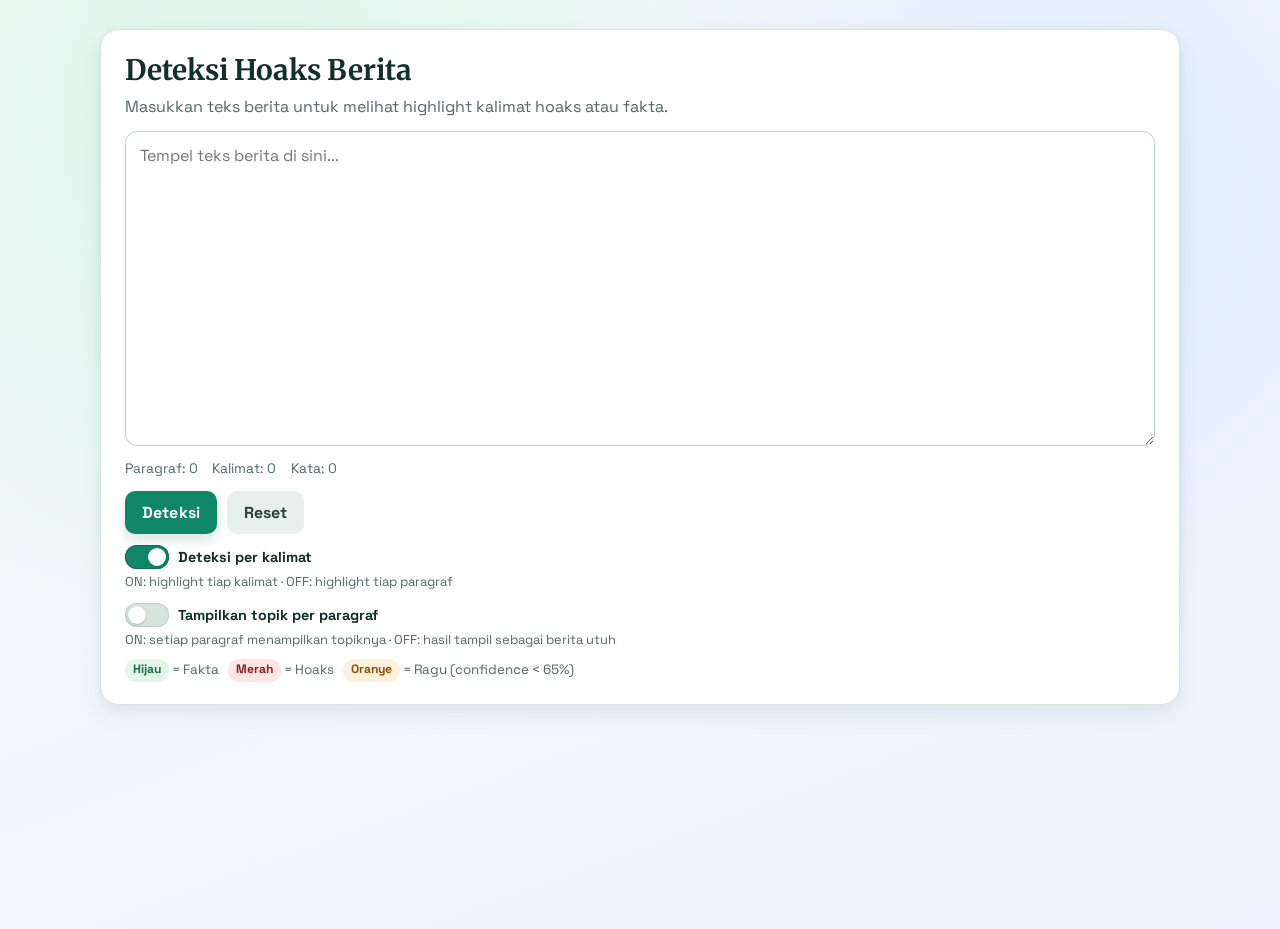
==== public/index.html @ e4bd1ba0 "Maybe This is Will be The Last Time" ====
<!--
  Halaman utama aplikasi Deteksi Hoaks Berita.

  Berisi form input teks berita, area hasil highlight per kalimat/paragraf,
  serta panel rincian confidence per kalimat/paragraf. Logika interaktif
  ditangani oleh app.js.
-->
<!doctype html>
<html lang="id">
  <head>
    <!-- Metadata halaman, preconnect font Google, dan pemuatan stylesheet -->
    <meta charset="UTF-8" />
    <meta name="viewport" content="width=device-width, initial-scale=1.0" />
    <title>Deteksi Hoaks Berita</title>
    <link rel="preconnect" href="https://fonts.googleapis.com" />
    <link rel="preconnect" href="https://fonts.gstatic.com" crossorigin />
    <link
      href="https://fonts.googleapis.com/css2?family=Merriweather:wght@400;700&family=Space+Grotesk:wght@400;500;700&display=swap"
      rel="stylesheet"
    />
    <link rel="stylesheet" href="styles.css" />
  </head>
  <body>
    <main class="app-container">
      <!-- Bagian formulir input: tempat pengguna menempelkan teks berita
           dan mengatur opsi mode deteksi sebelum menekan tombol analisis -->
      <section class="card input-section">
        <h1>Deteksi Hoaks Berita</h1>
        <p class="subtitle">
          Masukkan teks berita untuk melihat highlight kalimat hoaks atau fakta.
        </p>

        <textarea
          id="newsText"
          rows="12"
          placeholder="Tempel teks berita di sini..."
        ></textarea>

        <div id="inputStats" class="input-stats">
          <span id="statParagraphs">Paragraf: 0</span>
          <span id="statSentences">Kalimat: 0</span>
          <span id="statWords">Kata: 0</span>
        </div>

        <div class="action-row">
          <button id="detectBtn" type="button" class="btn btn-primary">
            <span id="detectLabel">Deteksi</span>
            <span
              id="detectSpinner"
              class="spinner hidden"
              aria-hidden="true"
            ></span>
          </button>
          <button id="resetBtn" type="button" class="btn btn-secondary">
            Reset
          </button>
        </div>

        <!-- Toggle mode highlight: per kalimat (ON) atau per paragraf (OFF) -->
        <div class="topic-toggle-row">
          <label class="topic-toggle" for="sentenceLevelToggle">
            <input type="checkbox" id="sentenceLevelToggle" checked />
            <span class="topic-toggle-switch" aria-hidden="true"></span>
            <span class="topic-toggle-label">Deteksi per kalimat</span>
          </label>
          <p class="topic-toggle-hint">
            ON: highlight tiap kalimat · OFF: highlight tiap paragraf
          </p>
        </div>

        <!-- Toggle tampilan label topik pada tiap paragraf hasil analisis -->
        <div class="topic-toggle-row">
          <label class="topic-toggle" for="topicToggle">
            <input type="checkbox" id="topicToggle" />
            <span class="topic-toggle-switch" aria-hidden="true"></span>
            <span class="topic-toggle-label">Tampilkan topik per paragraf</span>
          </label>
          <p class="topic-toggle-hint">
            ON: setiap paragraf menampilkan topiknya · OFF: hasil tampil sebagai
            berita utuh
          </p>
        </div>

        <p class="legend-note">
          <span class="legend legend--green">Hijau</span> = Fakta &nbsp;
          <span class="legend legend--red">Merah</span> = Hoaks &nbsp;
          <span class="legend legend--orange">Oranye</span> = Ragu (confidence
          &lt; 65%)
        </p>
      </section>

      <!-- Kotak pesan error; tersembunyi secara default, ditampilkan oleh app.js
           saat request ke backend gagal atau input tidak valid -->
      <section id="errorBox" class="card error-box hidden" role="alert">
        <span id="errorText"></span>
      </section>

      <!-- Area hasil analisis: verdict banner, ringkasan global, dan highlight
           paragraf/kalimat. Seluruh isi di sini dirender secara dinamis oleh app.js -->
      <section id="outputSection" class="card output-section hidden">
        <div id="verdictBanner" class="verdict-banner hidden">
          <div class="verdict-banner__left">
            <div id="verdictIcon" class="verdict-icon" aria-hidden="true"></div>
            <div>
              <div id="verdictLabel" class="verdict-label"></div>
              <div id="verdictConf" class="verdict-conf"></div>
            </div>
          </div>
          <div id="verdictTopic" class="verdict-topic hidden"></div>
        </div>

        <div class="section-divider"></div>

        <h2>Hasil Highlight Inline</h2>
        <div id="globalSummary" class="global-summary"></div>
        <div id="outputParagraphs" class="paragraph-list"></div>
      </section>

      <!-- Panel rincian confidence per kalimat/paragraf (collapsible),
           diisi secara dinamis oleh app.js setelah analisis selesai -->
      <details id="confidenceDetails" class="card confidence-section hidden">
        <summary id="confidenceSummary">Rincian Keyakinan</summary>
        <ul id="confidenceList" class="confidence-list"></ul>
      </details>
    </main>

    <!-- Memuat logika interaktif utama aplikasi (lihat app.js) -->
    <script src="app.js" type="module"></script>
  </body>
</html>
---- public/styles.css ----
:root {
  --bg-1: #f4fbf8;
  --bg-2: #edf4ff;
  --card: #ffffff;
  --ink: #122f2b;
  --muted: #4f6863;
  --line: #d5e4df;

  --btn: #0f8668;
  --btn-hover: #0b6d54;
  --btn-active: #095943;

  --hl-red-bg: #ffe5e5;
  --hl-red-text: #8b1f1f;
  --hl-green-bg: #e2f6e9;
  --hl-green-text: #1e6f3d;
  --hl-orange-bg: #fff1db;
  --hl-orange-text: #8f4f00;
}

* {
  box-sizing: border-box;
}

body {
  margin: 0;
  min-height: 100vh;
  font-family: "Space Grotesk", sans-serif;
  color: var(--ink);
  background:
    radial-gradient(circle at 18% 12%, #dcf5eb 0%, transparent 42%),
    radial-gradient(circle at 82% 22%, #deebff 0%, transparent 38%),
    linear-gradient(160deg, var(--bg-1), var(--bg-2));
}

.app-container {
  width: min(1080px, 92vw);
  margin: 1.8rem auto 3rem;
  display: grid;
  gap: 1rem;
}

.card {
  background: var(--card);
  border: 1px solid var(--line);
  border-radius: 18px;
  padding: 1.4rem 1.5rem;
  box-shadow:
    0 10px 24px rgba(18, 50, 44, 0.07),
    0 2px 8px rgba(18, 50, 44, 0.04);
}

/* ── Input Section ── */
.input-section h1 {
  margin: 0;
  font-family: "Merriweather", serif;
  font-size: clamp(1.42rem, 2.2vw, 2rem);
  line-height: 1.28;
}

.subtitle {
  margin: 0.4rem 0 0.8rem;
  color: var(--muted);
  line-height: 1.45;
}

textarea,
button {
  font: inherit;
}

textarea {
  width: 100%;
  border: 1px solid #b8d0c7;
  border-radius: 12px;
  padding: 0.78rem 0.86rem;
  background: #fff;
  color: var(--ink);
  resize: vertical;
  line-height: 1.5;
  min-height: 210px;
  transition:
    border-color 160ms ease,
    box-shadow 160ms ease;
}

textarea:focus {
  outline: none;
  border-color: #2d9f83;
  box-shadow: 0 0 0 4px rgba(45, 159, 131, 0.14);
}

.action-row {
  margin-top: 0.85rem;
  display: flex;
  gap: 0.6rem;
  flex-wrap: wrap;
}

.topic-toggle-row {
  margin-top: 0.7rem;
  display: grid;
  gap: 0.28rem;
}

.topic-toggle {
  display: inline-flex;
  align-items: center;
  gap: 0.58rem;
  width: fit-content;
  cursor: pointer;
  user-select: none;
  color: var(--ink);
  font-weight: 700;
}

.topic-toggle input {
  position: absolute;
  width: 1px;
  height: 1px;
  opacity: 0;
  pointer-events: none;
}

.topic-toggle-switch {
  width: 44px;
  height: 24px;
  border-radius: 999px;
  background: #d5e5de;
  box-shadow: inset 0 0 0 1px #b8d0c7;
  position: relative;
  transition:
    background 160ms ease,
    box-shadow 160ms ease;
}

.topic-toggle-switch::after {
  content: "";
  position: absolute;
  top: 3px;
  left: 3px;
  width: 18px;
  height: 18px;
  border-radius: 999px;
  background: #fff;
  box-shadow: 0 1px 3px rgba(16, 53, 46, 0.25);
  transition: transform 160ms ease;
}

.topic-toggle input:checked + .topic-toggle-switch {
  background: #0f8668;
  box-shadow: inset 0 0 0 1px #0b6d54;
}

.topic-toggle input:checked + .topic-toggle-switch::after {
  transform: translateX(20px);
}

.topic-toggle input:focus-visible + .topic-toggle-switch {
  box-shadow:
    0 0 0 3px rgba(45, 159, 131, 0.2),
    inset 0 0 0 1px #0b6d54;
}

.topic-toggle-label {
  font-size: 0.9rem;
}

.topic-toggle-hint {
  margin: 0;
  color: var(--muted);
  font-size: 0.81rem;
  line-height: 1.4;
}

.sr-only {
  position: absolute;
  width: 1px;
  height: 1px;
  padding: 0;
  margin: -1px;
  overflow: hidden;
  clip: rect(0, 0, 0, 0);
  white-space: nowrap;
  border: 0;
}

.input-stats {
  margin-top: 0.55rem;
  display: flex;
  gap: 0.9rem;
  flex-wrap: wrap;
  color: var(--muted);
  font-size: 0.86rem;
}

.legend-note {
  margin: 0.6rem 0 0;
  color: var(--muted);
  font-size: 0.84rem;
  line-height: 1.45;
}

.legend {
  display: inline-flex;
  align-items: center;
  border-radius: 999px;
  padding: 0.16rem 0.5rem;
  font-size: 0.76rem;
  font-weight: 700;
  vertical-align: middle;
}

.legend--green {
  background: var(--hl-green-bg);
  color: var(--hl-green-text);
}
.legend--red {
  background: var(--hl-red-bg);
  color: var(--hl-red-text);
}
.legend--orange {
  background: var(--hl-orange-bg);
  color: var(--hl-orange-text);
}

/* ── Buttons ── */
.btn {
  border: 0;
  border-radius: 10px;
  padding: 0.68rem 1.06rem;
  cursor: pointer;
  font-weight: 700;
  letter-spacing: 0.01em;
  transition:
    transform 120ms ease,
    background 120ms ease,
    box-shadow 120ms ease;
}

.btn-primary {
  background: var(--btn);
  color: #fff;
  box-shadow: 0 6px 12px rgba(14, 93, 72, 0.16);
  display: inline-flex;
  align-items: center;
  gap: 0.4rem;
}

.btn-primary:hover:not(:disabled) {
  background: var(--btn-hover);
  transform: translateY(-1px);
}

.btn-primary:active:not(:disabled) {
  background: var(--btn-active);
  transform: translateY(0);
}

.btn-secondary {
  background: #e7f0ec;
  color: #26423b;
}
.btn-secondary:hover:not(:disabled) {
  background: #d6e9e1;
}
button:disabled {
  opacity: 0.62;
  cursor: not-allowed;
}

.spinner {
  width: 14px;
  height: 14px;
  border-radius: 999px;
  border: 2px solid rgba(255, 255, 255, 0.55);
  border-top-color: #ffffff;
  animation: spin 0.7s linear infinite;
  margin-left: 2px;
}

@keyframes spin {
  to {
    transform: rotate(360deg);
  }
}
.hidden {
  display: none !important;
}

/* ── Error Box ── */
.error-box {
  border-color: #f0b3b3;
  background: #fff0f0;
  color: #8d2121;
  font-weight: 600;
}

/* ── Output Section ── */
.output-section h2 {
  margin: 0 0 0.5rem;
}

/* ── Verdict Banner ── */
.verdict-banner {
  display: flex;
  align-items: center;
  justify-content: space-between;
  flex-wrap: wrap;
  gap: 12px;
  padding: 1rem 1.1rem;
  border-radius: 12px;
  border: 1px solid;
  margin-bottom: 0;
}

.verdict-banner--hoaks {
  background: #fff0f0;
  border-color: #f0b3b3;
}

.verdict-banner--fakta {
  background: #f0fff4;
  border-color: #a7d9b5;
}

.verdict-banner__left {
  display: flex;
  align-items: center;
  gap: 12px;
}

.verdict-icon {
  font-size: 1.6rem;
  line-height: 1;
  width: 42px;
  height: 42px;
  display: flex;
  align-items: center;
  justify-content: center;
  border-radius: 50%;
}

.verdict-banner--hoaks .verdict-icon {
  background: #ffd5d5;
  color: #8b1f1f;
}
.verdict-banner--fakta .verdict-icon {
  background: #d0f0da;
  color: #1e6f3d;
}

.verdict-label {
  font-family: "Merriweather", serif;
  font-size: 1.15rem;
  font-weight: 700;
  line-height: 1.2;
}

.verdict-banner--hoaks .verdict-label {
  color: #8b1f1f;
}
.verdict-banner--fakta .verdict-label {
  color: #1e6f3d;
}

.verdict-conf {
  font-size: 0.8rem;
  color: var(--muted);
  margin-top: 2px;
}

.verdict-topic {
  font-size: 0.8rem;
  color: var(--muted);
  background: #f4f8f6;
  border: 1px solid var(--line);
  border-radius: 999px;
  padding: 4px 12px;
  white-space: nowrap;
}

.section-divider {
  height: 1px;
  background: var(--line);
  margin: 1rem 0 0.9rem;
}

/* ── Global Summary ── */
.global-summary {
  margin: 0 0 0.8rem;
  font-size: 0.85rem;
  color: var(--muted);
  font-weight: 600;
  padding: 0.55rem 0.7rem;
  background: #f4f8f6;
  border-radius: 8px;
  border: 1px solid var(--line);
}

/* ── Paragraph List ── */
.paragraph-list {
  display: grid;
  gap: 0.8rem;
}

.paragraph-block {
  border: 1px solid var(--line);
  border-radius: 12px;
  padding: 0.78rem 0.86rem;
  background: linear-gradient(180deg, #ffffff 0%, #fbfefd 100%);
}

.paragraph-meta {
  margin: 0 0 0.45rem;
  font-size: 0.88rem;
  color: var(--muted);
  font-weight: 600;
}

.paragraph-text {
  margin: 0;
  line-height: 1.74;
}

/* ── Highlights ── */
.hl {
  display: inline;
  border-radius: 7px;
  padding: 0.08rem 0.28rem;
  -webkit-box-decoration-break: clone;
  box-decoration-break: clone;
}

.hl--green {
  background: var(--hl-green-bg);
  color: var(--hl-green-text);
}
.hl--red {
  background: var(--hl-red-bg);
  color: var(--hl-red-text);
}
.hl--orange {
  background: var(--hl-orange-bg);
  color: var(--hl-orange-text);
}

/* ── Confidence Details ── */
.confidence-section summary {
  cursor: pointer;
  font-weight: 700;
  list-style: none;
  padding: 0.1rem 0;
  display: flex;
  align-items: center;
  gap: 0.4rem;
}

.confidence-section summary::-webkit-details-marker {
  display: none;
}
.confidence-section summary::after {
  content: "+";
  margin-left: auto;
  color: var(--muted);
  font-weight: 700;
}
.confidence-section[open] summary::after {
  content: "–";
}
.confidence-section[open] summary {
  margin-bottom: 0.65rem;
}

.confidence-list {
  margin: 0;
  padding: 0;
  list-style: none;
  display: grid;
  gap: 0.6rem;
}

.confidence-item {
  border: 1px solid var(--line);
  border-radius: 12px;
  padding: 0.65rem 0.75rem;
  background: linear-gradient(180deg, #ffffff 0%, #fbfefd 100%);
}

.confidence-head {
  display: flex;
  justify-content: space-between;
  align-items: center;
  gap: 0.5rem;
}

.confidence-pos {
  font-size: 0.82rem;
  font-weight: 700;
  color: var(--muted);
}

.confidence-badge {
  border-radius: 999px;
  padding: 0.14rem 0.48rem;
  font-size: 0.76rem;
  font-weight: 700;
}

.badge--green {
  background: var(--hl-green-bg);
  color: var(--hl-green-text);
}
.badge--red {
  background: var(--hl-red-bg);
  color: var(--hl-red-text);
}
.badge--orange {
  background: var(--hl-orange-bg);
  color: var(--hl-orange-text);
}

.confidence-metrics {
  margin-top: 0.45rem;
  display: grid;
  grid-template-columns: repeat(3, minmax(0, 1fr));
  gap: 0.35rem;
  font-size: 0.8rem;
  color: #2e4e47;
  font-family: ui-monospace, SFMono-Regular, Menlo, Consolas, monospace;
}

.confidence-metric {
  padding: 0.22rem 0.35rem;
  border-radius: 8px;
  background: #f4f8f6;
}

.confidence-text {
  margin: 0.5rem 0 0;
  font-size: 0.87rem;
  color: #36574f;
  line-height: 1.55;
  word-break: break-word;
}

/* ── Model Section ── */
.model-section h2 {
  margin: 0 0 1.4rem;
  font-family: "Merriweather", serif;
  font-size: clamp(1.1rem, 2vw, 1.35rem);
}

.model-block {
  margin-bottom: 1.8rem;
  padding-bottom: 1.8rem;
  border-bottom: 1px solid var(--line);
}

.model-block:last-child {
  margin-bottom: 0;
  padding-bottom: 0;
  border-bottom: none;
}

.model-block__heading {
  font-size: 0.88rem;
  font-weight: 700;
  color: var(--muted);
  text-transform: uppercase;
  letter-spacing: 0.07em;
  margin: 0 0 1rem;
}

/* ── Arch Grid ── */
.arch-grid {
  display: grid;
  grid-template-columns: 1fr 1fr;
  gap: 0.6rem;
}

.arch-item {
  background: #f7fbf9;
  border: 1px solid var(--line);
  border-radius: 10px;
  padding: 0.65rem 0.85rem;
}

.arch-item--full {
  grid-column: 1 / -1;
}

.arch-key {
  font-size: 0.72rem;
  font-weight: 700;
  color: var(--muted);
  text-transform: uppercase;
  letter-spacing: 0.07em;
  margin-bottom: 3px;
}

.arch-val {
  font-size: 0.88rem;
  color: var(--ink);
  line-height: 1.45;
}

.arch-val code {
  font-family: ui-monospace, SFMono-Regular, Menlo, Consolas, monospace;
  font-size: 0.82rem;
  color: #0f8668;
  background: #e8f5f1;
  padding: 1px 5px;
  border-radius: 4px;
}

/* ── Metric List ── */
.metric-list {
  display: grid;
  gap: 0.7rem;
}

.metric-group-title {
  margin-top: 0.15rem;
  font-size: 0.78rem;
  font-weight: 700;
  letter-spacing: 0.08em;
  color: #5b7168;
  text-transform: uppercase;
}

.metric-item {
  background: #f7fbf9;
  border: 1px solid var(--line);
  border-radius: 12px;
  padding: 0.85rem 1rem;
}

.metric-item__header {
  display: flex;
  align-items: center;
  justify-content: space-between;
  gap: 1rem;
  margin-bottom: 0.4rem;
}

.metric-item__name {
  font-size: 0.92rem;
  font-weight: 700;
  color: var(--ink);
}

.metric-item__val {
  font-family: ui-monospace, SFMono-Regular, Menlo, Consolas, monospace;
  font-size: 1rem;
  font-weight: 700;
  white-space: nowrap;
}

.metric-item__val--green {
  color: #0f8668;
}

.metric-item__desc {
  margin: 0;
  font-size: 0.86rem;
  color: var(--muted);
  line-height: 1.55;
}

/* ── Eval Tabs ── */
.eval-tabs {
  display: flex;
  gap: 4px;
  flex-wrap: wrap;
  border-bottom: 2px solid var(--line);
  margin-bottom: 1.1rem;
}

.eval-tab {
  font-size: 0.84rem;
  font-weight: 600;
  color: var(--muted);
  background: transparent;
  border: none;
  border-bottom: 2px solid transparent;
  padding: 0.5rem 0.9rem;
  cursor: pointer;
  margin-bottom: -2px;
  border-radius: 8px 8px 0 0;
  transition:
    color 140ms ease,
    border-color 140ms ease,
    background 140ms ease;
}

.eval-tab:hover {
  color: var(--ink);
  background: #f0f8f5;
}

.eval-tab--active {
  color: var(--btn);
  border-bottom-color: var(--btn);
  background: transparent;
}

/* ── Eval Panels ── */
.eval-panel {
  display: none;
}
.eval-panel--active {
  display: block;
}

.eval-caption {
  font-size: 0.88rem;
  color: var(--muted);
  line-height: 1.6;
  margin-bottom: 1rem;
  padding: 0.6rem 0.85rem;
  background: #f4f8f6;
  border-left: 3px solid #b8d0c7;
  border-radius: 0 8px 8px 0;
}

.eval-img-row {
  display: grid;
  grid-template-columns: 1fr 1fr;
  gap: 1rem;
}

.eval-figure {
  margin: 0;
}

.eval-figure--full {
  margin-bottom: 1rem;
}

.eval-figure--full:last-child {
  margin-bottom: 0;
}

.eval-figure img {
  width: 100%;
  border-radius: 10px;
  border: 1px solid var(--line);
  display: block;
  background: #f9fafb;
}

.eval-figure figcaption {
  font-size: 0.77rem;
  color: var(--muted);
  text-align: center;
  margin-top: 0.4rem;
}

/* ── Responsive ── */
@media (max-width: 720px) {
  .app-container {
    width: 94vw;
    margin-top: 1rem;
  }
  .card {
    padding: 1rem 1.05rem;
  }
  .action-row .btn {
    flex: 1 1 100%;
  }
  .confidence-head {
    align-items: flex-start;
    flex-direction: column;
  }
  .confidence-metrics {
    grid-template-columns: 1fr;
  }
  .arch-grid {
    grid-template-columns: 1fr;
  }
  .arch-item--full {
    grid-column: auto;
  }
  .eval-img-row {
    grid-template-columns: 1fr;
  }
  .eval-tabs {
    overflow-x: auto;
    flex-wrap: nowrap;
  }
  .verdict-banner {
    flex-direction: column;
    align-items: flex-start;
  }
  .metric-item__header {
    flex-direction: column;
    align-items: flex-start;
    gap: 0.2rem;
  }
}
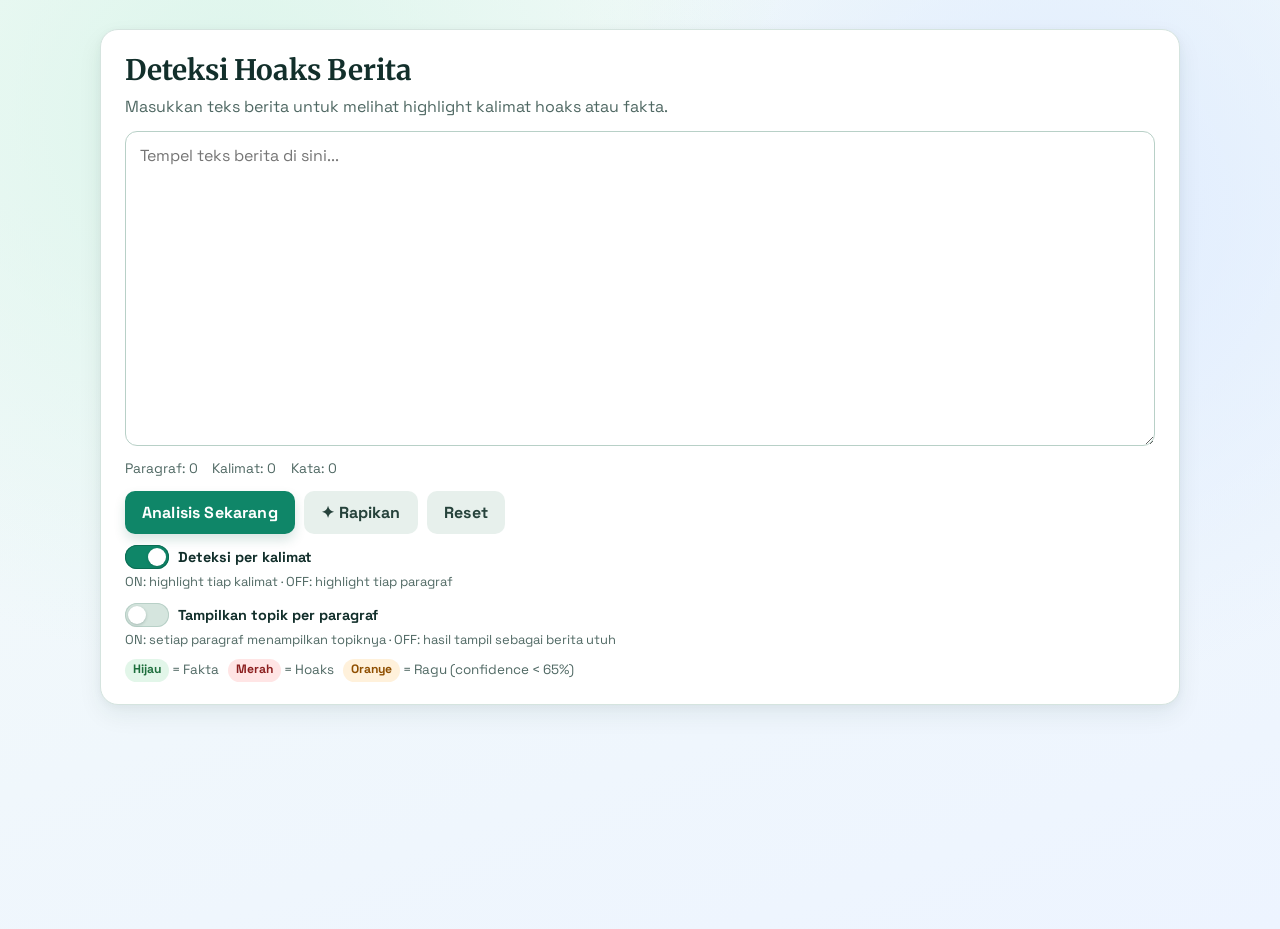
==== commit c4765426: "Update button labels and remove heading in index.html" ====
--- a/public/index.html
+++ b/public/index.html
@@ -44,12 +44,20 @@
 
         <div class="action-row">
           <button id="detectBtn" type="button" class="btn btn-primary">
-            <span id="detectLabel">Deteksi</span>
+            <span id="detectLabel">Analisis Sekarang</span>
             <span
               id="detectSpinner"
               class="spinner hidden"
               aria-hidden="true"
             ></span>
+          </button>
+          <button
+            id="rapikanBtn"
+            type="button"
+            class="btn btn-secondary"
+            title="Gabungkan baris terputus akibat copy-paste menjadi paragraf yang mengalir"
+          >
+            ✦ Rapikan
           </button>
           <button id="resetBtn" type="button" class="btn btn-secondary">
             Reset
@@ -104,10 +112,29 @@
             <div>
               <div id="verdictLabel" class="verdict-label"></div>
               <div id="verdictConf" class="verdict-conf"></div>
+              <!-- Muncul hanya saat verdict di-override oleh RAG (bukan hasil
+                   langsung IndoBERT) -- diisi & ditampilkan oleh app.js -->
+              <div id="verdictSourceBadge" class="verdict-source-badge hidden"></div>
             </div>
           </div>
           <div id="verdictTopic" class="verdict-topic hidden"></div>
         </div>
+
+        <!-- Penjelasan risiko/verdict (document.risk_explanation dari backend).
+             Diberi gaya berbeda saat verdict berasal dari override RAG. -->
+        <p id="verdictExplanation" class="verdict-explanation hidden"></p>
+
+        <!-- Daftar artikel cek-fakta (evidence retrieval / RAG) yang paling mirip
+             dengan teks yang dianalisis. Sumber data: API resmi Mafindo Antihoax.
+             Diisi dinamis oleh app.js, tersembunyi otomatis bila backend tidak
+             mengembalikan evidence_matches (mis. RAG belum aktif di backend, atau
+             tidak ada artikel yang cukup mirip). -->
+        <section id="evidenceSection" class="evidence-section hidden">
+          <!-- Indikator sekunder jumlah artikel referensi RAG tersimpan di backend.
+               Diisi & ditampilkan oleh app.js hanya bila RAG aktif & fetch /health berhasil. -->
+          <p id="ragArticleCount" class="rag-article-count hidden"></p>
+          <ul id="evidenceList" class="evidence-list"></ul>
+        </section>
 
         <div class="section-divider"></div>
 
--- a/public/styles.css
+++ b/public/styles.css
@@ -173,18 +173,6 @@
   line-height: 1.4;
 }
 
-.sr-only {
-  position: absolute;
-  width: 1px;
-  height: 1px;
-  padding: 0;
-  margin: -1px;
-  overflow: hidden;
-  clip: rect(0, 0, 0, 0);
-  white-space: nowrap;
-  border: 0;
-}
-
 .input-stats {
   margin-top: 0.55rem;
   display: flex;
@@ -370,6 +358,39 @@
   margin-top: 2px;
 }
 
+/* ── Verdict Source Badge (muncul hanya saat verdict di-override RAG) ── */
+.verdict-source-badge {
+  display: inline-flex;
+  align-items: center;
+  gap: 0.3rem;
+  width: fit-content;
+  margin-top: 0.4rem;
+  padding: 0.14rem 0.55rem;
+  border-radius: 999px;
+  font-size: 0.72rem;
+  font-weight: 700;
+  background: var(--hl-orange-bg);
+  color: var(--hl-orange-text);
+}
+
+/* ── Verdict Explanation (document.risk_explanation) ── */
+.verdict-explanation {
+  margin: 0.7rem 0 0;
+  padding: 0.6rem 0.75rem;
+  border-radius: 10px;
+  border-left: 3px solid var(--line);
+  background: #f7fbf9;
+  color: var(--muted);
+  font-size: 0.83rem;
+  line-height: 1.55;
+}
+
+.verdict-explanation--override {
+  border-left-color: #d98c00;
+  background: var(--hl-orange-bg);
+  color: var(--hl-orange-text);
+}
+
 .verdict-topic {
   font-size: 0.8rem;
   color: var(--muted);
@@ -384,6 +405,95 @@
   height: 1px;
   background: var(--line);
   margin: 1rem 0 0.9rem;
+}
+
+/* ── Evidence Section (artikel cek-fakta TurnBackHoax terkait) ── */
+.evidence-section {
+  margin-top: 0.9rem;
+}
+
+.evidence-heading {
+  margin: 0 0 0.55rem;
+  font-size: 0.86rem;
+  font-weight: 700;
+  color: var(--muted);
+  text-transform: uppercase;
+  letter-spacing: 0.05em;
+}
+
+.rag-article-count {
+  margin: -0.25rem 0 0.55rem;
+  font-size: 0.78rem;
+  color: var(--muted);
+}
+
+.evidence-list {
+  margin: 0;
+  padding: 0;
+  list-style: none;
+  display: grid;
+  gap: 0.55rem;
+}
+
+.evidence-item {
+  display: flex;
+  align-items: flex-start;
+  justify-content: space-between;
+  gap: 0.7rem;
+  border: 1px solid var(--line);
+  border-radius: 12px;
+  padding: 0.62rem 0.78rem;
+  background: #f7fbf9;
+}
+
+/* Item evidence yang jadi pemicu override verdict RAG (lihat renderEvidence
+   di app.js) -- diberi aksen warna berbeda supaya langsung terlihat. */
+.evidence-item--override {
+  border-color: #d98c00;
+  background: var(--hl-orange-bg);
+}
+
+.evidence-item__override-tag {
+  display: inline-block;
+  margin-top: 0.32rem;
+  padding: 0.08rem 0.5rem;
+  border-radius: 999px;
+  font-size: 0.7rem;
+  font-weight: 700;
+  background: #ffe0ab;
+  color: var(--hl-orange-text);
+}
+
+.evidence-item__main {
+  min-width: 0;
+}
+
+.evidence-item__title {
+  display: block;
+  font-size: 0.87rem;
+  font-weight: 600;
+  color: var(--ink);
+  text-decoration: none;
+  line-height: 1.42;
+}
+
+.evidence-item__title:hover {
+  color: var(--btn);
+  text-decoration: underline;
+}
+
+.evidence-item__meta {
+  margin-top: 0.32rem;
+  display: flex;
+  align-items: center;
+  gap: 0.55rem;
+  flex-wrap: wrap;
+  font-size: 0.75rem;
+  color: var(--muted);
+}
+
+.evidence-item__badge {
+  flex-shrink: 0;
 }
 
 /* ── Global Summary ── */
@@ -542,219 +652,6 @@
   color: #36574f;
   line-height: 1.55;
   word-break: break-word;
-}
-
-/* ── Model Section ── */
-.model-section h2 {
-  margin: 0 0 1.4rem;
-  font-family: "Merriweather", serif;
-  font-size: clamp(1.1rem, 2vw, 1.35rem);
-}
-
-.model-block {
-  margin-bottom: 1.8rem;
-  padding-bottom: 1.8rem;
-  border-bottom: 1px solid var(--line);
-}
-
-.model-block:last-child {
-  margin-bottom: 0;
-  padding-bottom: 0;
-  border-bottom: none;
-}
-
-.model-block__heading {
-  font-size: 0.88rem;
-  font-weight: 700;
-  color: var(--muted);
-  text-transform: uppercase;
-  letter-spacing: 0.07em;
-  margin: 0 0 1rem;
-}
-
-/* ── Arch Grid ── */
-.arch-grid {
-  display: grid;
-  grid-template-columns: 1fr 1fr;
-  gap: 0.6rem;
-}
-
-.arch-item {
-  background: #f7fbf9;
-  border: 1px solid var(--line);
-  border-radius: 10px;
-  padding: 0.65rem 0.85rem;
-}
-
-.arch-item--full {
-  grid-column: 1 / -1;
-}
-
-.arch-key {
-  font-size: 0.72rem;
-  font-weight: 700;
-  color: var(--muted);
-  text-transform: uppercase;
-  letter-spacing: 0.07em;
-  margin-bottom: 3px;
-}
-
-.arch-val {
-  font-size: 0.88rem;
-  color: var(--ink);
-  line-height: 1.45;
-}
-
-.arch-val code {
-  font-family: ui-monospace, SFMono-Regular, Menlo, Consolas, monospace;
-  font-size: 0.82rem;
-  color: #0f8668;
-  background: #e8f5f1;
-  padding: 1px 5px;
-  border-radius: 4px;
-}
-
-/* ── Metric List ── */
-.metric-list {
-  display: grid;
-  gap: 0.7rem;
-}
-
-.metric-group-title {
-  margin-top: 0.15rem;
-  font-size: 0.78rem;
-  font-weight: 700;
-  letter-spacing: 0.08em;
-  color: #5b7168;
-  text-transform: uppercase;
-}
-
-.metric-item {
-  background: #f7fbf9;
-  border: 1px solid var(--line);
-  border-radius: 12px;
-  padding: 0.85rem 1rem;
-}
-
-.metric-item__header {
-  display: flex;
-  align-items: center;
-  justify-content: space-between;
-  gap: 1rem;
-  margin-bottom: 0.4rem;
-}
-
-.metric-item__name {
-  font-size: 0.92rem;
-  font-weight: 700;
-  color: var(--ink);
-}
-
-.metric-item__val {
-  font-family: ui-monospace, SFMono-Regular, Menlo, Consolas, monospace;
-  font-size: 1rem;
-  font-weight: 700;
-  white-space: nowrap;
-}
-
-.metric-item__val--green {
-  color: #0f8668;
-}
-
-.metric-item__desc {
-  margin: 0;
-  font-size: 0.86rem;
-  color: var(--muted);
-  line-height: 1.55;
-}
-
-/* ── Eval Tabs ── */
-.eval-tabs {
-  display: flex;
-  gap: 4px;
-  flex-wrap: wrap;
-  border-bottom: 2px solid var(--line);
-  margin-bottom: 1.1rem;
-}
-
-.eval-tab {
-  font-size: 0.84rem;
-  font-weight: 600;
-  color: var(--muted);
-  background: transparent;
-  border: none;
-  border-bottom: 2px solid transparent;
-  padding: 0.5rem 0.9rem;
-  cursor: pointer;
-  margin-bottom: -2px;
-  border-radius: 8px 8px 0 0;
-  transition:
-    color 140ms ease,
-    border-color 140ms ease,
-    background 140ms ease;
-}
-
-.eval-tab:hover {
-  color: var(--ink);
-  background: #f0f8f5;
-}
-
-.eval-tab--active {
-  color: var(--btn);
-  border-bottom-color: var(--btn);
-  background: transparent;
-}
-
-/* ── Eval Panels ── */
-.eval-panel {
-  display: none;
-}
-.eval-panel--active {
-  display: block;
-}
-
-.eval-caption {
-  font-size: 0.88rem;
-  color: var(--muted);
-  line-height: 1.6;
-  margin-bottom: 1rem;
-  padding: 0.6rem 0.85rem;
-  background: #f4f8f6;
-  border-left: 3px solid #b8d0c7;
-  border-radius: 0 8px 8px 0;
-}
-
-.eval-img-row {
-  display: grid;
-  grid-template-columns: 1fr 1fr;
-  gap: 1rem;
-}
-
-.eval-figure {
-  margin: 0;
-}
-
-.eval-figure--full {
-  margin-bottom: 1rem;
-}
-
-.eval-figure--full:last-child {
-  margin-bottom: 0;
-}
-
-.eval-figure img {
-  width: 100%;
-  border-radius: 10px;
-  border: 1px solid var(--line);
-  display: block;
-  background: #f9fafb;
-}
-
-.eval-figure figcaption {
-  font-size: 0.77rem;
-  color: var(--muted);
-  text-align: center;
-  margin-top: 0.4rem;
 }
 
 /* ── Responsive ── */
@@ -776,26 +673,8 @@
   .confidence-metrics {
     grid-template-columns: 1fr;
   }
-  .arch-grid {
-    grid-template-columns: 1fr;
-  }
-  .arch-item--full {
-    grid-column: auto;
-  }
-  .eval-img-row {
-    grid-template-columns: 1fr;
-  }
-  .eval-tabs {
-    overflow-x: auto;
-    flex-wrap: nowrap;
-  }
   .verdict-banner {
     flex-direction: column;
     align-items: flex-start;
   }
-  .metric-item__header {
-    flex-direction: column;
-    align-items: flex-start;
-    gap: 0.2rem;
-  }
-}
+}
